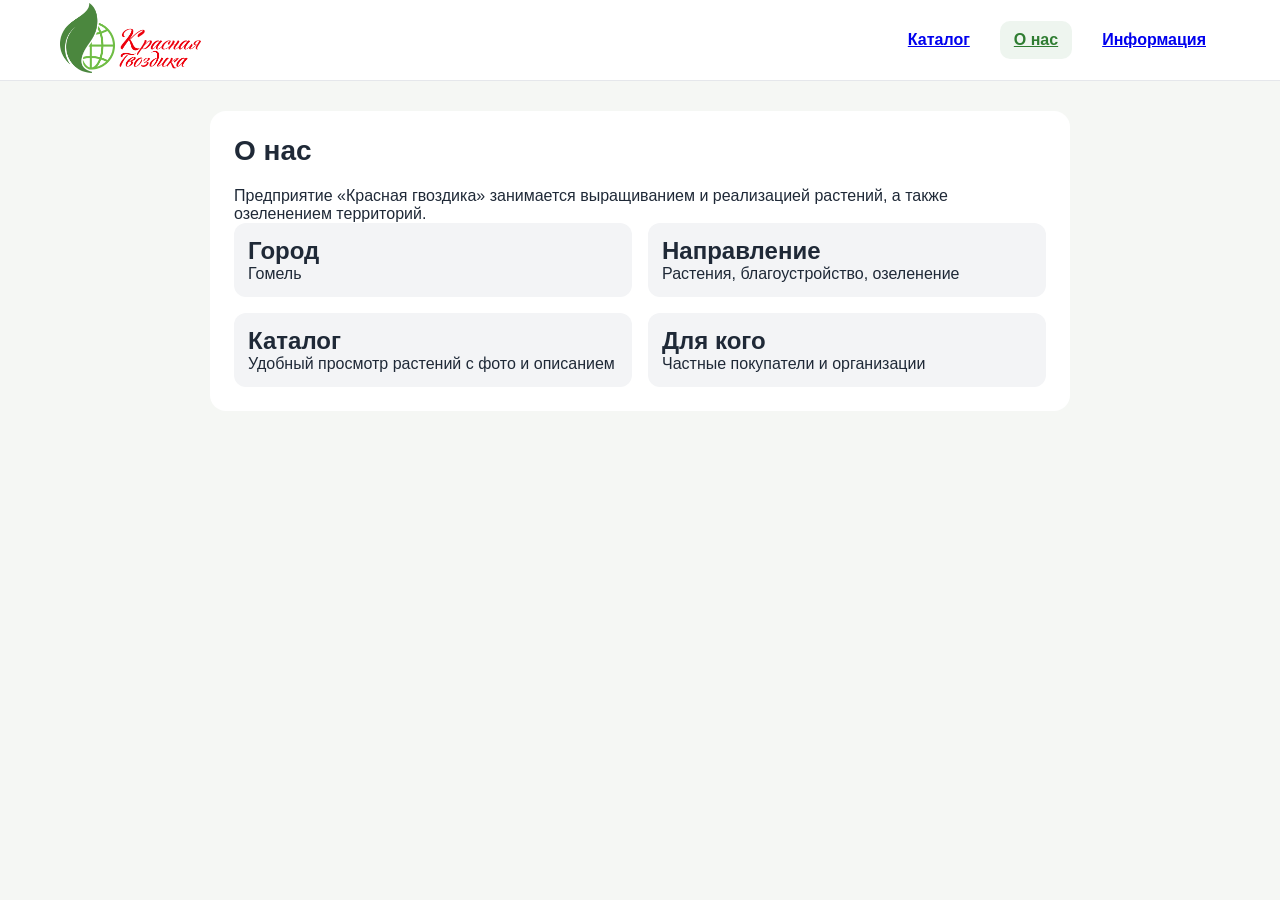
==== about.html @ 11896c2b "Обновлен дизайн: логотип, хедер, мобильное меню" ====
<!DOCTYPE html>
<html lang="ru">
<head>
  <meta charset="UTF-8">
  <meta name="viewport" content="width=device-width, initial-scale=1.0">
  <title>О нас — Красная гвоздика</title>
  <link rel="stylesheet" href="style.css">
</head>
<body>

<header class="site-header">
  <div class="container header-inner">

    <a href="index.html" class="logo-link">
      <img src="images/logo.png" class="logo-image">
    </a>

    <button id="menu-toggle" class="menu-toggle">
      <span></span><span></span><span></span>
    </button>

    <nav id="main-nav" class="main-nav">
      <a href="index.html" class="nav-link">Каталог</a>
      <a href="about.html" class="nav-link active">О нас</a>
      <a href="info.html" class="nav-link">Информация</a>
    </nav>

  </div>
</header>

<main class="page">
  <div class="container page-wrap">
    <div class="page-card">

      <h1 class="page-title">О нас</h1>

      <p>
        Предприятие «Красная гвоздика» занимается выращиванием и реализацией растений,
        а также озеленением территорий.
      </p>

      <div class="info-grid">
        <div class="info-item">
          <h2>Город</h2>
          <p>Гомель</p>
        </div>

        <div class="info-item">
          <h2>Направление</h2>
          <p>Растения, благоустройство, озеленение</p>
        </div>

        <div class="info-item">
          <h2>Каталог</h2>
          <p>Удобный просмотр растений с фото и описанием</p>
        </div>

        <div class="info-item">
          <h2>Для кого</h2>
          <p>Частные покупатели и организации</p>
        </div>
      </div>

    </div>
  </div>
</main>

<script src="script.js"></script>
</body>
</html>
---- style.css ----
* {
  margin: 0;
  padding: 0;
  box-sizing: border-box;
  font-family: sans-serif;
}

body {
  background: #f5f7f4;
  color: #1f2937;
}

.container {
  max-width: 1200px;
  margin: 0 auto;
  padding: 0 20px;
}

/* HEADER */
.site-header {
  background: #ffffff;
  border-bottom: 1px solid #e5e7eb;
  position: sticky;
  top: 0;
  z-index: 1000;
}

.header-inner {
  display: flex;
  align-items: center;
  justify-content: space-between;
  min-height: 80px;
}

.logo-image {
  height: 70px;
}

/* NAV */
.main-nav {
  display: flex;
  gap: 16px;
}

.nav-link {
  padding: 10px 14px;
  font-weight: 600;
  border-radius: 10px;
}

.nav-link.active,
.nav-link:hover {
  color: #2f7d32;
  background: rgba(47,125,50,0.08);
}

/* BURGER */
.menu-toggle {
  display: none;
  flex-direction: column;
  gap: 4px;
}

.menu-toggle span {
  width: 22px;
  height: 2px;
  background: black;
}

/* HERO */
.hero {
  text-align: center;
  padding: 30px 0;
  background: linear-gradient(#f7faf7, #eef5ee);
}

.hero h1 {
  font-size: 36px;
}

.hero p {
  color: #6b7280;
}

/* FILTERS */
.filters {
  display: flex;
  gap: 10px;
  padding: 16px 0;
  flex-wrap: wrap;
  justify-content: center;
}

/* CATALOG */
.catalog {
  display: grid;
  grid-template-columns: repeat(auto-fit, minmax(220px, 1fr));
  gap: 20px;
}

/* CARD */
.card {
  background: white;
  border-radius: 14px;
  overflow: hidden;
  cursor: pointer;
}

/* MODAL */
.modal {
  display: none;
}

.modal.open {
  display: flex;
}

/* PAGES */
.page {
  padding: 30px 0;
}

.page-wrap {
  max-width: 900px;
  margin: auto;
}

.page-card {
  background: white;
  padding: 24px;
  border-radius: 16px;
}

.page-title {
  font-size: 28px;
  margin-bottom: 20px;
}

.info-grid {
  display: grid;
  grid-template-columns: 1fr 1fr;
  gap: 16px;
}

.info-item {
  background: #f3f4f6;
  padding: 14px;
  border-radius: 12px;
}

/* MOBILE */
@media (max-width: 768px) {
  .menu-toggle {
    display: flex;
  }

  .main-nav {
    display: none;
    flex-direction: column;
    position: absolute;
    background: white;
    top: 80px;
    left: 0;
    right: 0;
  }

  .main-nav.open {
    display: flex;
  }

  .info-grid {
    grid-template-columns: 1fr;
  }
}
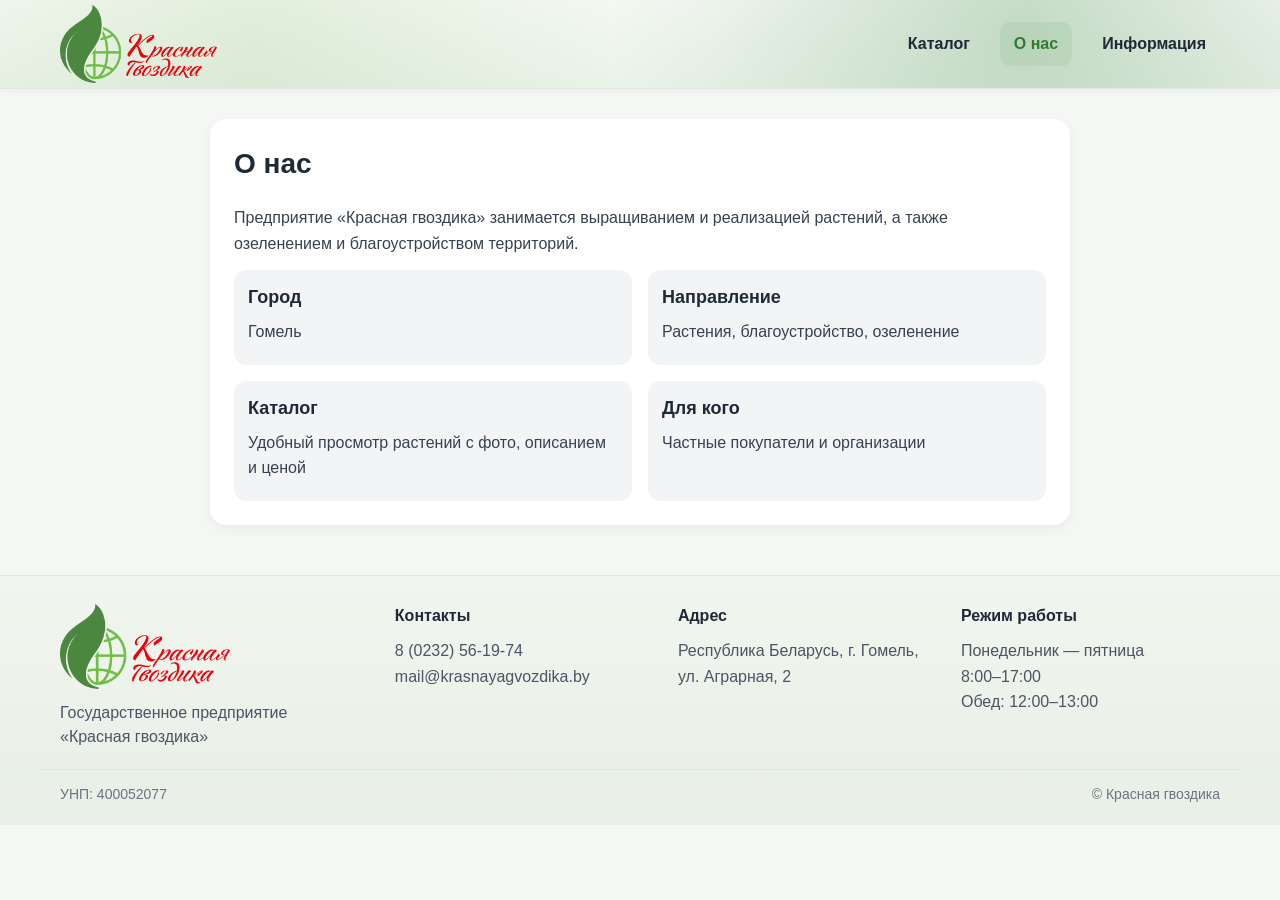
==== commit 25515026: "Добавлен футер на все страницы" ====
--- a/about.html
+++ b/about.html
@@ -8,63 +8,104 @@
 </head>
 <body>
 
-<header class="site-header">
-  <div class="container header-inner">
+  <header class="site-header">
+    <div class="container header-inner">
 
-    <a href="index.html" class="logo-link">
-      <img src="images/logo.png" class="logo-image">
-    </a>
+      <a href="index.html" class="logo-link" aria-label="На главную">
+        <img src="images/logo.png" alt="Красная гвоздика" class="logo-image">
+      </a>
 
-    <button id="menu-toggle" class="menu-toggle">
-      <span></span><span></span><span></span>
-    </button>
+      <button
+        id="menu-toggle"
+        class="menu-toggle"
+        type="button"
+        aria-label="Открыть меню"
+        aria-expanded="false"
+        aria-controls="main-nav"
+      >
+        <span></span>
+        <span></span>
+        <span></span>
+      </button>
 
-    <nav id="main-nav" class="main-nav">
-      <a href="index.html" class="nav-link">Каталог</a>
-      <a href="about.html" class="nav-link active">О нас</a>
-      <a href="info.html" class="nav-link">Информация</a>
-    </nav>
+      <nav id="main-nav" class="main-nav">
+        <a href="index.html" class="nav-link">Каталог</a>
+        <a href="about.html" class="nav-link active">О нас</a>
+        <a href="info.html" class="nav-link">Информация</a>
+      </nav>
 
-  </div>
-</header>
+    </div>
+  </header>
 
-<main class="page">
-  <div class="container page-wrap">
-    <div class="page-card">
+  <main class="page">
+    <div class="container page-wrap">
+      <div class="page-card">
+        <h1 class="page-title">О нас</h1>
 
-      <h1 class="page-title">О нас</h1>
+        <p>
+          Предприятие «Красная гвоздика» занимается выращиванием и реализацией растений,
+          а также озеленением и благоустройством территорий.
+        </p>
 
-      <p>
-        Предприятие «Красная гвоздика» занимается выращиванием и реализацией растений,
-        а также озеленением территорий.
-      </p>
+        <div class="info-grid">
+          <div class="info-item">
+            <h2>Город</h2>
+            <p>Гомель</p>
+          </div>
 
-      <div class="info-grid">
-        <div class="info-item">
-          <h2>Город</h2>
-          <p>Гомель</p>
-        </div>
+          <div class="info-item">
+            <h2>Направление</h2>
+            <p>Растения, благоустройство, озеленение</p>
+          </div>
 
-        <div class="info-item">
-          <h2>Направление</h2>
-          <p>Растения, благоустройство, озеленение</p>
-        </div>
+          <div class="info-item">
+            <h2>Каталог</h2>
+            <p>Удобный просмотр растений с фото, описанием и ценой</p>
+          </div>
 
-        <div class="info-item">
-          <h2>Каталог</h2>
-          <p>Удобный просмотр растений с фото и описанием</p>
-        </div>
-
-        <div class="info-item">
-          <h2>Для кого</h2>
-          <p>Частные покупатели и организации</p>
+          <div class="info-item">
+            <h2>Для кого</h2>
+            <p>Частные покупатели и организации</p>
+          </div>
         </div>
       </div>
+    </div>
+  </main>
 
+  <footer class="site-footer">
+    <div class="container footer-grid">
+      <div class="footer-brand">
+        <img src="images/logo.png" alt="Красная гвоздика" class="footer-logo">
+        <p class="footer-text">
+          Государственное предприятие «Красная гвоздика»
+        </p>
+      </div>
+
+      <div class="footer-col">
+        <h3>Контакты</h3>
+        <p><a href="tel:+375232561974">8 (0232) 56-19-74</a></p>
+        <p><a href="mailto:mail@krasnayagvozdika.by">mail@krasnayagvozdika.by</a></p>
+      </div>
+
+      <div class="footer-col">
+        <h3>Адрес</h3>
+        <p>Республика Беларусь, г. Гомель, ул. Аграрная, 2</p>
+      </div>
+
+      <div class="footer-col">
+        <h3>Режим работы</h3>
+        <p>Понедельник — пятница</p>
+        <p>8:00–17:00</p>
+        <p>Обед: 12:00–13:00</p>
+      </div>
     </div>
-  </div>
-</main>
 
-<script src="script.js"></script>
+    <div class="container footer-bottom">
+      <p>УНП: 400052077</p>
+      <p>© Красная гвоздика</p>
+    </div>
+  </footer>
+
+  <script src="script.js"></script>
 </body>
 </html>
--- a/style.css
+++ b/style.css
@@ -5,9 +5,31 @@
   font-family: sans-serif;
 }
 
+html {
+  scroll-behavior: smooth;
+}
+
 body {
   background: #f5f7f4;
   color: #1f2937;
+  line-height: 1.5;
+}
+
+img {
+  max-width: 100%;
+  display: block;
+}
+
+a {
+  color: inherit;
+  text-decoration: none;
+}
+
+button {
+  font: inherit;
+  border: none;
+  background: none;
+  cursor: pointer;
 }
 
 .container {
@@ -18,77 +40,128 @@
 
 /* HEADER */
 .site-header {
-  background: #ffffff;
-  border-bottom: 1px solid #e5e7eb;
   position: sticky;
   top: 0;
   z-index: 1000;
+  background:
+    radial-gradient(circle at 80% 20%, rgba(47, 125, 50, 0.25), transparent 40%),
+    radial-gradient(circle at 20% 50%, rgba(120, 180, 90, 0.18), transparent 45%),
+    linear-gradient(180deg, #f9fbf8 0%, #eef5ee 100%);
+  border-bottom: 1px solid #dfe5df;
+  box-shadow: 0 2px 8px rgba(47, 125, 50, 0.06);
 }
 
 .header-inner {
   display: flex;
   align-items: center;
   justify-content: space-between;
-  min-height: 80px;
+  min-height: 88px;
+  gap: 20px;
+  position: relative;
+}
+
+.logo-link {
+  display: inline-flex;
+  align-items: center;
 }
 
 .logo-image {
-  height: 70px;
+  height: 78px;
+  width: auto;
+  object-fit: contain;
 }
 
 /* NAV */
 .main-nav {
   display: flex;
+  align-items: center;
   gap: 16px;
 }
 
 .nav-link {
   padding: 10px 14px;
-  font-weight: 600;
+  font-weight: 700;
   border-radius: 10px;
+  transition: 0.2s ease;
 }
 
 .nav-link.active,
 .nav-link:hover {
   color: #2f7d32;
-  background: rgba(47,125,50,0.08);
+  background: rgba(47, 125, 50, 0.08);
 }
 
 /* BURGER */
 .menu-toggle {
   display: none;
+  width: 42px;
+  height: 42px;
   flex-direction: column;
+  justify-content: center;
+  align-items: center;
   gap: 4px;
+  border-radius: 10px;
+  background: #ffffff;
+  border: 1px solid #d1d5db;
 }
 
 .menu-toggle span {
   width: 22px;
   height: 2px;
-  background: black;
+  background: #111827;
+  display: block;
+  border-radius: 2px;
 }
 
 /* HERO */
 .hero {
+  background:
+    radial-gradient(circle at top left, rgba(47, 125, 50, 0.10), transparent 35%),
+    radial-gradient(circle at top right, rgba(120, 180, 90, 0.08), transparent 30%),
+    linear-gradient(180deg, #f8faf8 0%, #eef5ee 100%);
+  border-bottom: 1px solid #e5e7eb;
+}
+
+.hero-box {
   text-align: center;
-  padding: 30px 0;
-  background: linear-gradient(#f7faf7, #eef5ee);
+  padding: 18px 20px 16px;
 }
 
 .hero h1 {
-  font-size: 36px;
+  font-size: 30px;
+  line-height: 1.1;
+  margin-bottom: 6px;
 }
 
 .hero p {
   color: #6b7280;
+  font-size: 15px;
 }
 
 /* FILTERS */
 .filters {
   display: flex;
   gap: 10px;
-  padding: 16px 0;
+  padding: 18px 20px 0;
   flex-wrap: wrap;
   justify-content: center;
+}
+
+.filters button {
+  padding: 8px 14px;
+  border-radius: 20px;
+  background: #e5e7eb;
+  color: #1f2937;
+  transition: 0.2s ease;
+}
+
+.filters button:hover {
+  background: #d1d5db;
+}
+
+.filters button.active {
+  background: #2f7d32;
+  color: #ffffff;
 }
 
 /* CATALOG */
@@ -96,28 +169,150 @@
   display: grid;
   grid-template-columns: repeat(auto-fit, minmax(220px, 1fr));
   gap: 20px;
+  padding: 24px 20px 40px;
 }
 
 /* CARD */
 .card {
-  background: white;
+  background: #ffffff;
   border-radius: 14px;
   overflow: hidden;
+  box-shadow: 0 4px 12px rgba(0, 0, 0, 0.06);
+  display: flex;
+  flex-direction: column;
+  transition: all 0.25s ease;
   cursor: pointer;
+}
+
+.card:hover {
+  transform: translateY(-6px);
+  box-shadow: 0 12px 28px rgba(0, 0, 0, 0.12);
+}
+
+.card img {
+  width: 100%;
+  height: 300px;
+  object-fit: cover;
+  transition: transform 0.35s ease;
+}
+
+.card:hover img {
+  transform: scale(1.05);
+}
+
+.card-content {
+  padding: 14px;
+  display: flex;
+  flex-direction: column;
+  gap: 8px;
+}
+
+.card h3 {
+  font-size: 18px;
+  line-height: 1.3;
+}
+
+.meta {
+  font-size: 13px;
+  color: #6b7280;
+}
+
+.price {
+  font-size: 18px;
+  font-weight: 700;
+}
+
+.empty {
+  text-align: center;
+  color: #6b7280;
+  padding: 40px 20px;
+  grid-column: 1 / -1;
 }
 
 /* MODAL */
 .modal {
   display: none;
+  position: fixed;
+  inset: 0;
+  z-index: 1200;
+  background: rgba(0, 0, 0, 0.55);
+  padding: 20px;
 }
 
 .modal.open {
   display: flex;
+  align-items: center;
+  justify-content: center;
+}
+
+.modal-content {
+  background: #ffffff;
+  width: 100%;
+  max-width: 640px;
+  border-radius: 18px;
+  padding: 20px;
+  position: relative;
+  max-height: 90vh;
+  overflow-y: auto;
+  box-shadow: 0 18px 40px rgba(0, 0, 0, 0.18);
+}
+
+.modal-close {
+  position: absolute;
+  top: 12px;
+  right: 12px;
+  background: #f3f4f6;
+  width: 36px;
+  height: 36px;
+  border-radius: 50%;
+  font-size: 24px;
+  line-height: 1;
+}
+
+.modal-close:hover {
+  background: #e5e7eb;
+}
+
+.modal-image {
+  width: 100%;
+  max-height: 420px;
+  object-fit: cover;
+  border-radius: 14px;
+  margin-bottom: 18px;
+}
+
+.modal-title {
+  font-size: 28px;
+  margin-bottom: 10px;
+}
+
+.modal-meta {
+  color: #6b7280;
+  margin-bottom: 14px;
+  font-size: 14px;
+}
+
+.modal-price {
+  font-size: 22px;
+  font-weight: 700;
+  margin-bottom: 10px;
+}
+
+.modal-size {
+  font-size: 15px;
+  color: #374151;
+  margin-bottom: 10px;
+}
+
+.modal-description {
+  font-size: 15px;
+  line-height: 1.5;
+  color: #4b5563;
 }
 
 /* PAGES */
 .page {
-  padding: 30px 0;
+  padding: 30px 0 40px;
 }
 
 .page-wrap {
@@ -126,14 +321,21 @@
 }
 
 .page-card {
-  background: white;
+  background: #ffffff;
   padding: 24px;
   border-radius: 16px;
+  box-shadow: 0 4px 12px rgba(0, 0, 0, 0.05);
 }
 
 .page-title {
   font-size: 28px;
   margin-bottom: 20px;
+}
+
+.page-card p {
+  color: #374151;
+  line-height: 1.6;
+  margin-bottom: 14px;
 }
 
 .info-grid {
@@ -148,7 +350,80 @@
   border-radius: 12px;
 }
 
+.info-item h2 {
+  font-size: 18px;
+  margin-bottom: 8px;
+}
+
+.info-item p {
+  margin-bottom: 6px;
+}
+
+/* FOOTER */
+.site-footer {
+  background:
+    linear-gradient(180deg, #f1f5ef 0%, #e8efe6 100%);
+  border-top: 1px solid #dbe5d8;
+  margin-top: 10px;
+}
+
+.footer-grid {
+  display: grid;
+  grid-template-columns: 1.2fr 1fr 1fr 1fr;
+  gap: 24px;
+  padding: 28px 20px 20px;
+}
+
+.footer-brand {
+  display: flex;
+  flex-direction: column;
+  gap: 12px;
+}
+
+.footer-logo {
+  width: 170px;
+  height: auto;
+  object-fit: contain;
+}
+
+.footer-text {
+  color: #4b5563;
+  max-width: 280px;
+}
+
+.footer-col h3 {
+  font-size: 16px;
+  margin-bottom: 10px;
+  color: #1f2937;
+}
+
+.footer-col p,
+.footer-col a {
+  color: #4b5563;
+  line-height: 1.6;
+}
+
+.footer-col a:hover {
+  color: #2f7d32;
+}
+
+.footer-bottom {
+  display: flex;
+  justify-content: space-between;
+  gap: 16px;
+  padding: 14px 20px 20px;
+  border-top: 1px solid #dbe5d8;
+  color: #6b7280;
+  font-size: 14px;
+}
+
 /* MOBILE */
+@media (max-width: 900px) {
+  .footer-grid {
+    grid-template-columns: 1fr 1fr;
+  }
+}
+
 @media (max-width: 768px) {
   .menu-toggle {
     display: flex;
@@ -158,17 +433,117 @@
     display: none;
     flex-direction: column;
     position: absolute;
-    background: white;
-    top: 80px;
+    background: #ffffff;
+    top: calc(100% + 1px);
     left: 0;
     right: 0;
+    padding: 8px 0;
+    border-bottom: 1px solid #e5e7eb;
+    box-shadow: 0 10px 24px rgba(0, 0, 0, 0.08);
   }
 
   .main-nav.open {
     display: flex;
   }
 
+  .nav-link {
+    border-radius: 0;
+    padding: 14px 20px;
+  }
+
   .info-grid {
     grid-template-columns: 1fr;
   }
+}
+
+@media (max-width: 640px) {
+  .container {
+    padding: 0 12px;
+  }
+
+  .header-inner {
+    min-height: 74px;
+  }
+
+  .logo-image {
+    height: 58px;
+  }
+
+  .hero-box {
+    padding: 16px 10px 14px;
+  }
+
+  .hero h1 {
+    font-size: 26px;
+  }
+
+  .hero p {
+    font-size: 14px;
+  }
+
+  .filters {
+    padding: 14px 12px 0;
+    justify-content: flex-start;
+    flex-wrap: nowrap;
+    overflow-x: auto;
+  }
+
+  .filters button {
+    white-space: nowrap;
+    flex: 0 0 auto;
+  }
+
+  .catalog {
+    grid-template-columns: 1fr;
+    gap: 16px;
+    padding: 20px 12px 28px;
+  }
+
+  .card img {
+    height: 240px;
+  }
+
+  .modal {
+    padding: 12px;
+  }
+
+  .modal-content {
+    padding: 16px;
+    border-radius: 14px;
+  }
+
+  .modal-title {
+    font-size: 22px;
+  }
+
+  .modal-image {
+    max-height: 320px;
+  }
+
+  .page {
+    padding: 22px 0 32px;
+  }
+
+  .page-card {
+    padding: 16px;
+  }
+
+  .page-title {
+    font-size: 24px;
+  }
+
+  .footer-grid {
+    grid-template-columns: 1fr;
+    gap: 18px;
+    padding: 24px 12px 18px;
+  }
+
+  .footer-bottom {
+    flex-direction: column;
+    padding: 12px 12px 18px;
+  }
+
+  .footer-logo {
+    width: 150px;
+  }
 }
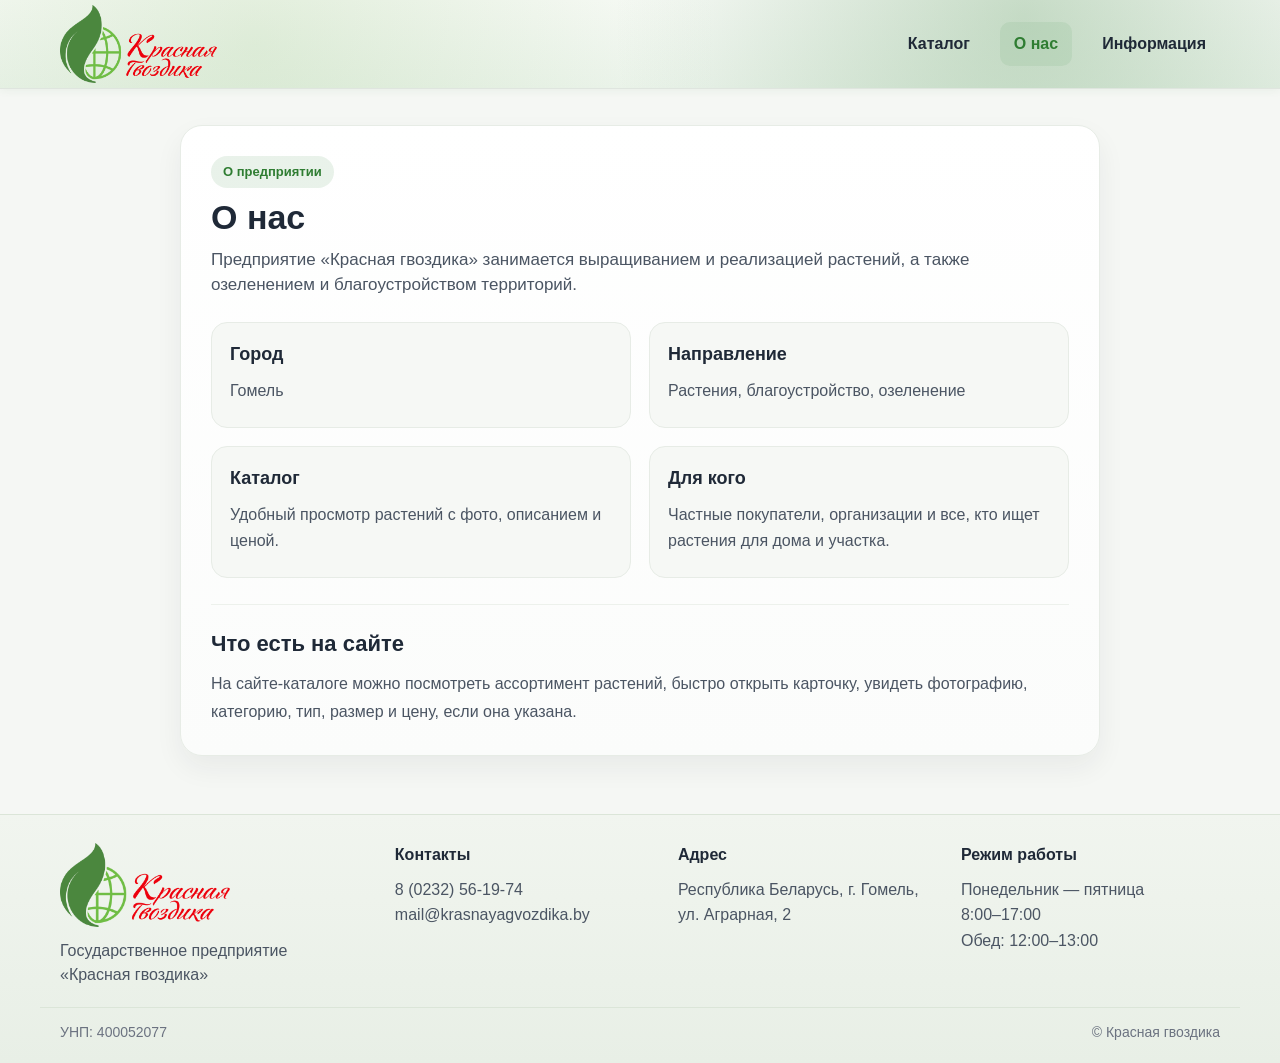
==== commit 3b126ffc: "Исправлены стили страниц О нас и Информация" ====
--- a/about.html
+++ b/about.html
@@ -10,7 +10,6 @@
 
   <header class="site-header">
     <div class="container header-inner">
-
       <a href="index.html" class="logo-link" aria-label="На главную">
         <img src="images/logo.png" alt="Красная гвоздика" class="logo-image">
       </a>
@@ -33,42 +32,51 @@
         <a href="about.html" class="nav-link active">О нас</a>
         <a href="info.html" class="nav-link">Информация</a>
       </nav>
-
     </div>
   </header>
 
   <main class="page">
     <div class="container page-wrap">
-      <div class="page-card">
-        <h1 class="page-title">О нас</h1>
-
-        <p>
-          Предприятие «Красная гвоздика» занимается выращиванием и реализацией растений,
-          а также озеленением и благоустройством территорий.
-        </p>
+      <section class="page-card">
+        <div class="page-intro">
+          <span class="page-kicker">О предприятии</span>
+          <h1 class="page-title">О нас</h1>
+          <p class="page-lead">
+            Предприятие «Красная гвоздика» занимается выращиванием и реализацией растений,
+            а также озеленением и благоустройством территорий.
+          </p>
+        </div>
 
         <div class="info-grid">
-          <div class="info-item">
+          <article class="info-item">
             <h2>Город</h2>
             <p>Гомель</p>
-          </div>
+          </article>
 
-          <div class="info-item">
+          <article class="info-item">
             <h2>Направление</h2>
             <p>Растения, благоустройство, озеленение</p>
-          </div>
+          </article>
 
-          <div class="info-item">
+          <article class="info-item">
             <h2>Каталог</h2>
-            <p>Удобный просмотр растений с фото, описанием и ценой</p>
-          </div>
+            <p>Удобный просмотр растений с фото, описанием и ценой.</p>
+          </article>
 
-          <div class="info-item">
+          <article class="info-item">
             <h2>Для кого</h2>
-            <p>Частные покупатели и организации</p>
-          </div>
+            <p>Частные покупатели, организации и все, кто ищет растения для дома и участка.</p>
+          </article>
         </div>
-      </div>
+
+        <div class="content-block">
+          <h2>Что есть на сайте</h2>
+          <p>
+            На сайте-каталоге можно посмотреть ассортимент растений, быстро открыть карточку,
+            увидеть фотографию, категорию, тип, размер и цену, если она указана.
+          </p>
+        </div>
+      </section>
     </div>
   </main>
 
@@ -76,9 +84,7 @@
     <div class="container footer-grid">
       <div class="footer-brand">
         <img src="images/logo.png" alt="Красная гвоздика" class="footer-logo">
-        <p class="footer-text">
-          Государственное предприятие «Красная гвоздика»
-        </p>
+        <p class="footer-text">Государственное предприятие «Красная гвоздика»</p>
       </div>
 
       <div class="footer-col">
--- a/style.css
+++ b/style.css
@@ -82,7 +82,11 @@
   padding: 10px 14px;
   font-weight: 700;
   border-radius: 10px;
-  transition: 0.2s ease;
+  transition: color 0.22s ease, background 0.22s ease, transform 0.22s ease;
+}
+
+.nav-link:hover {
+  transform: translateY(-1px);
 }
 
 .nav-link.active,
@@ -129,7 +133,6 @@
 
 .hero h1 {
   font-size: 30px;
-  line-height: 1.1;
   margin-bottom: 6px;
 }
 
@@ -152,16 +155,19 @@
   border-radius: 20px;
   background: #e5e7eb;
   color: #1f2937;
-  transition: 0.2s ease;
+  transition: background 0.22s ease, color 0.22s ease, transform 0.22s ease, box-shadow 0.22s ease;
 }
 
 .filters button:hover {
   background: #d1d5db;
+  transform: translateY(-1px);
+  box-shadow: 0 6px 14px rgba(0, 0, 0, 0.08);
 }
 
 .filters button.active {
   background: #2f7d32;
   color: #ffffff;
+  box-shadow: 0 8px 16px rgba(47, 125, 50, 0.18);
 }
 
 /* CATALOG */
@@ -180,24 +186,26 @@
   box-shadow: 0 4px 12px rgba(0, 0, 0, 0.06);
   display: flex;
   flex-direction: column;
-  transition: all 0.25s ease;
   cursor: pointer;
+  border: 1px solid transparent;
+  transition: transform 0.28s ease, box-shadow 0.28s ease, border-color 0.28s ease;
 }
 
 .card:hover {
-  transform: translateY(-6px);
-  box-shadow: 0 12px 28px rgba(0, 0, 0, 0.12);
+  transform: translateY(-7px);
+  box-shadow: 0 16px 30px rgba(0, 0, 0, 0.12);
+  border-color: rgba(47, 125, 50, 0.14);
 }
 
 .card img {
   width: 100%;
   height: 300px;
   object-fit: cover;
-  transition: transform 0.35s ease;
+  transition: transform 0.45s ease;
 }
 
 .card:hover img {
-  transform: scale(1.05);
+  transform: scale(1.06);
 }
 
 .card-content {
@@ -210,6 +218,11 @@
 .card h3 {
   font-size: 18px;
   line-height: 1.3;
+  transition: color 0.25s ease;
+}
+
+.card:hover h3 {
+  color: #1c5f26;
 }
 
 .meta {
@@ -267,10 +280,12 @@
   border-radius: 50%;
   font-size: 24px;
   line-height: 1;
+  transition: background 0.2s ease, transform 0.2s ease;
 }
 
 .modal-close:hover {
   background: #e5e7eb;
+  transform: rotate(90deg);
 }
 
 .modal-image {
@@ -310,59 +325,106 @@
   color: #4b5563;
 }
 
-/* PAGES */
+/* INNER PAGES */
 .page {
-  padding: 30px 0 40px;
+  padding: 36px 0 48px;
 }
 
 .page-wrap {
-  max-width: 900px;
-  margin: auto;
+  max-width: 960px;
+  margin: 0 auto;
 }
 
 .page-card {
-  background: #ffffff;
-  padding: 24px;
-  border-radius: 16px;
-  box-shadow: 0 4px 12px rgba(0, 0, 0, 0.05);
+  background: linear-gradient(180deg, #ffffff 0%, #fbfcfb 100%);
+  padding: 30px;
+  border-radius: 22px;
+  border: 1px solid #e7ece6;
+  box-shadow: 0 12px 28px rgba(31, 41, 55, 0.06);
+}
+
+.page-intro {
+  margin-bottom: 24px;
+}
+
+.page-kicker {
+  display: inline-block;
+  margin-bottom: 10px;
+  padding: 6px 12px;
+  border-radius: 999px;
+  background: rgba(47, 125, 50, 0.10);
+  color: #2f7d32;
+  font-size: 13px;
+  font-weight: 700;
 }
 
 .page-title {
-  font-size: 28px;
-  margin-bottom: 20px;
-}
-
-.page-card p {
-  color: #374151;
-  line-height: 1.6;
-  margin-bottom: 14px;
+  font-size: 34px;
+  line-height: 1.15;
+  margin-bottom: 10px;
+}
+
+.page-lead {
+  font-size: 17px;
+  color: #4b5563;
+  max-width: 760px;
+}
+
+.content-block {
+  margin-top: 26px;
+  padding-top: 22px;
+  border-top: 1px solid #edf1ec;
+}
+
+.content-block h2 {
+  font-size: 22px;
+  margin-bottom: 10px;
+}
+
+.content-block p {
+  color: #4b5563;
+  line-height: 1.7;
 }
 
 .info-grid {
   display: grid;
-  grid-template-columns: 1fr 1fr;
-  gap: 16px;
+  grid-template-columns: repeat(2, minmax(0, 1fr));
+  gap: 18px;
 }
 
 .info-item {
-  background: #f3f4f6;
-  padding: 14px;
-  border-radius: 12px;
+  background: #f6f8f5;
+  padding: 18px;
+  border-radius: 16px;
+  border: 1px solid #e7ece6;
+  transition: transform 0.22s ease, box-shadow 0.22s ease, border-color 0.22s ease;
+}
+
+.info-item:hover {
+  transform: translateY(-3px);
+  box-shadow: 0 10px 18px rgba(0, 0, 0, 0.06);
+  border-color: rgba(47, 125, 50, 0.18);
 }
 
 .info-item h2 {
   font-size: 18px;
-  margin-bottom: 8px;
+  margin-bottom: 10px;
+  color: #1f2937;
 }
 
 .info-item p {
   margin-bottom: 6px;
+  color: #4b5563;
+  line-height: 1.6;
+}
+
+.info-item a:hover {
+  color: #2f7d32;
 }
 
 /* FOOTER */
 .site-footer {
-  background:
-    linear-gradient(180deg, #f1f5ef 0%, #e8efe6 100%);
+  background: linear-gradient(180deg, #f1f5ef 0%, #e8efe6 100%);
   border-top: 1px solid #dbe5d8;
   margin-top: 10px;
 }
@@ -525,11 +587,20 @@
   }
 
   .page-card {
-    padding: 16px;
+    padding: 18px;
+    border-radius: 18px;
   }
 
   .page-title {
-    font-size: 24px;
+    font-size: 26px;
+  }
+
+  .page-lead {
+    font-size: 15px;
+  }
+
+  .content-block h2 {
+    font-size: 20px;
   }
 
   .footer-grid {
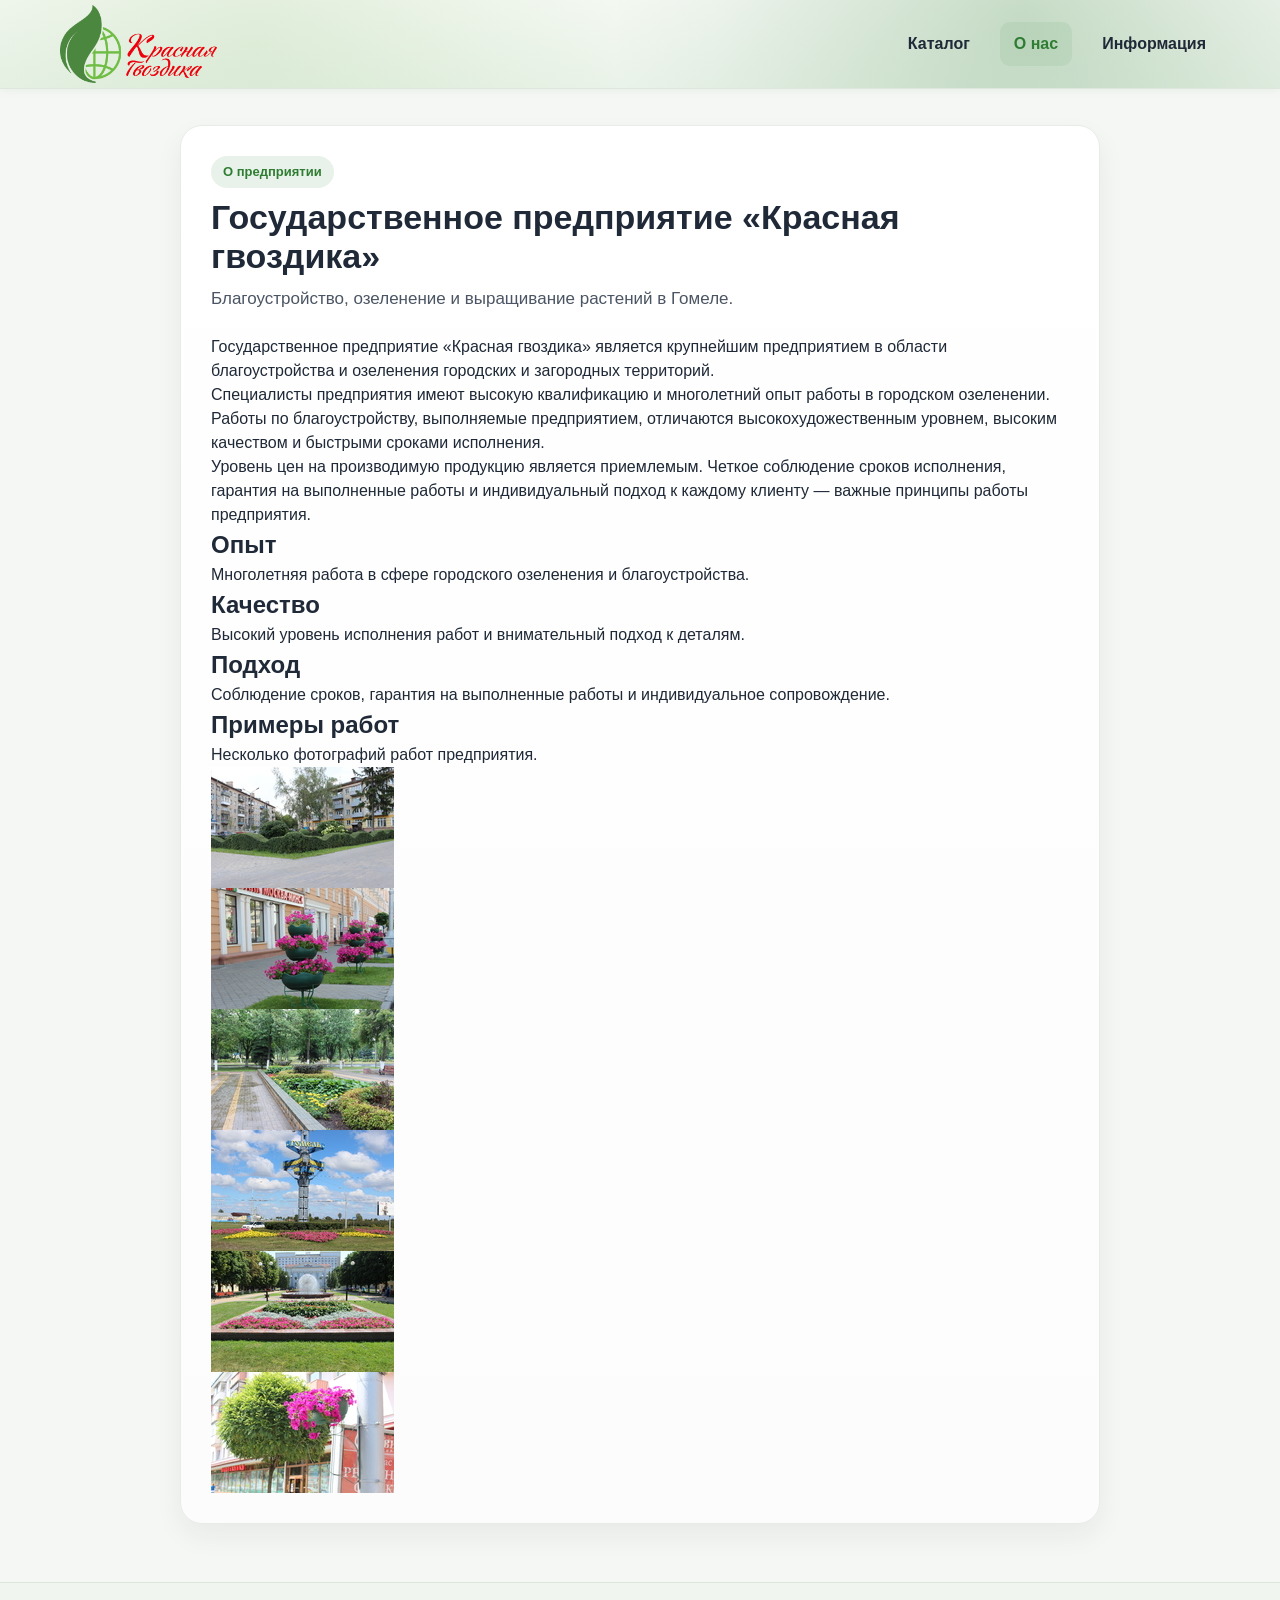
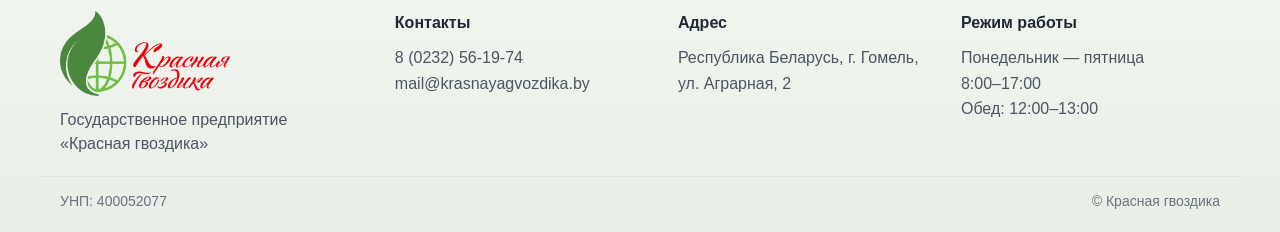
==== commit e0ab26dd: "Обновлена страница О нас и добавлена лента работ" ====
--- a/about.html
+++ b/about.html
@@ -37,44 +37,86 @@
 
   <main class="page">
     <div class="container page-wrap">
-      <section class="page-card">
+      <section class="page-card about-page">
         <div class="page-intro">
           <span class="page-kicker">О предприятии</span>
-          <h1 class="page-title">О нас</h1>
+          <h1 class="page-title">Государственное предприятие «Красная гвоздика»</h1>
           <p class="page-lead">
-            Предприятие «Красная гвоздика» занимается выращиванием и реализацией растений,
-            а также озеленением и благоустройством территорий.
+            Благоустройство, озеленение и выращивание растений в Гомеле.
           </p>
         </div>
 
-        <div class="info-grid">
-          <article class="info-item">
-            <h2>Город</h2>
-            <p>Гомель</p>
+        <div class="about-text">
+          <p>
+            Государственное предприятие «Красная гвоздика» является крупнейшим предприятием
+            в области благоустройства и озеленения городских и загородных территорий.
+          </p>
+
+          <p>
+            Специалисты предприятия имеют высокую квалификацию и многолетний опыт работы
+            в городском озеленении.
+          </p>
+
+          <p>
+            Работы по благоустройству, выполняемые предприятием, отличаются
+            высокохудожественным уровнем, высоким качеством и быстрыми сроками исполнения.
+          </p>
+
+          <p>
+            Уровень цен на производимую продукцию является приемлемым.
+            Четкое соблюдение сроков исполнения, гарантия на выполненные работы
+            и индивидуальный подход к каждому клиенту — важные принципы работы предприятия.
+          </p>
+        </div>
+
+        <div class="about-features">
+          <article class="feature-card">
+            <h2>Опыт</h2>
+            <p>Многолетняя работа в сфере городского озеленения и благоустройства.</p>
           </article>
 
-          <article class="info-item">
-            <h2>Направление</h2>
-            <p>Растения, благоустройство, озеленение</p>
+          <article class="feature-card">
+            <h2>Качество</h2>
+            <p>Высокий уровень исполнения работ и внимательный подход к деталям.</p>
           </article>
 
-          <article class="info-item">
-            <h2>Каталог</h2>
-            <p>Удобный просмотр растений с фото, описанием и ценой.</p>
-          </article>
-
-          <article class="info-item">
-            <h2>Для кого</h2>
-            <p>Частные покупатели, организации и все, кто ищет растения для дома и участка.</p>
+          <article class="feature-card">
+            <h2>Подход</h2>
+            <p>Соблюдение сроков, гарантия на выполненные работы и индивидуальное сопровождение.</p>
           </article>
         </div>
 
-        <div class="content-block">
-          <h2>Что есть на сайте</h2>
-          <p>
-            На сайте-каталоге можно посмотреть ассортимент растений, быстро открыть карточку,
-            увидеть фотографию, категорию, тип, размер и цену, если она указана.
-          </p>
+        <div class="works-section">
+          <div class="section-head">
+            <h2>Примеры работ</h2>
+            <p>Несколько фотографий работ предприятия.</p>
+          </div>
+
+          <div class="works-row">
+            <figure class="work-thumb">
+              <img src="images/about/work-1.jpg" alt="Пример работы 1">
+            </figure>
+
+            <figure class="work-thumb">
+              <img src="images/about/work-2.jpg" alt="Пример работы 2">
+            </figure>
+
+            <figure class="work-thumb">
+              <img src="images/about/work-3.jpg" alt="Пример работы 3">
+            </figure>
+
+            <figure class="work-thumb">
+              <img src="images/about/work-4.jpg" alt="Пример работы 4">
+            </figure>
+
+            <figure class="work-thumb">
+              <img src="images/about/work-5.jpg" alt="Пример работы 5">
+            </figure>
+
+            <figure class="work-thumb">
+              <img src="images/about/work-6.jpg" alt="Пример работы 6">
+            </figure>
+          </div>
         </div>
       </section>
     </div>
--- a/style.css
+++ b/style.css
@@ -617,4 +617,111 @@
   .footer-logo {
     width: 150px;
   }
+
+  /* ABOUT PAGE */
+.about-page {
+  overflow: hidden;
+}
+
+.about-text {
+  max-width: 820px;
+  margin-bottom: 28px;
+}
+
+.about-text p {
+  font-size: 16px;
+  line-height: 1.75;
+  color: #4b5563;
+  margin-bottom: 16px;
+}
+
+.about-features {
+  display: grid;
+  grid-template-columns: repeat(3, minmax(0, 1fr));
+  gap: 18px;
+  margin: 28px 0 34px;
+}
+
+.feature-card {
+  background: linear-gradient(180deg, #f7faf6 0%, #f2f6f1 100%);
+  border: 1px solid #e6ece4;
+  border-radius: 18px;
+  padding: 18px;
+  box-shadow: 0 8px 18px rgba(31, 41, 55, 0.04);
+}
+
+.feature-card h2 {
+  font-size: 18px;
+  margin-bottom: 8px;
+}
+
+.feature-card p {
+  color: #4b5563;
+  line-height: 1.6;
+}
+
+.works-section {
+  margin-top: 10px;
+}
+
+.section-head {
+  margin-bottom: 16px;
+}
+
+.section-head h2 {
+  font-size: 26px;
+  margin-bottom: 6px;
+}
+
+.section-head p {
+  color: #6b7280;
+}
+
+.works-row {
+  display: flex;
+  gap: 14px;
+  overflow-x: auto;
+  padding-bottom: 6px;
+  scrollbar-width: thin;
+}
+
+.work-thumb {
+  flex: 0 0 auto;
+  width: 183px;
+  background: #f6f8f5;
+  border: 1px solid #e7ece6;
+  border-radius: 14px;
+  overflow: hidden;
+  box-shadow: 0 8px 18px rgba(31, 41, 55, 0.05);
+  transition: transform 0.22s ease, box-shadow 0.22s ease;
+}
+
+.work-thumb:hover {
+  transform: translateY(-3px);
+  box-shadow: 0 12px 22px rgba(31, 41, 55, 0.08);
+}
+
+.work-thumb img {
+  width: 183px;
+  height: 121px;
+  object-fit: cover;
+  display: block;
+}
+
+@media (max-width: 768px) {
+  .about-features {
+    grid-template-columns: 1fr;
+  }
+}
+
+@media (max-width: 640px) {
+  .about-text p {
+    font-size: 15px;
+    line-height: 1.7;
+  }
+
+  .section-head h2 {
+    font-size: 22px;
+  }
+}
 }
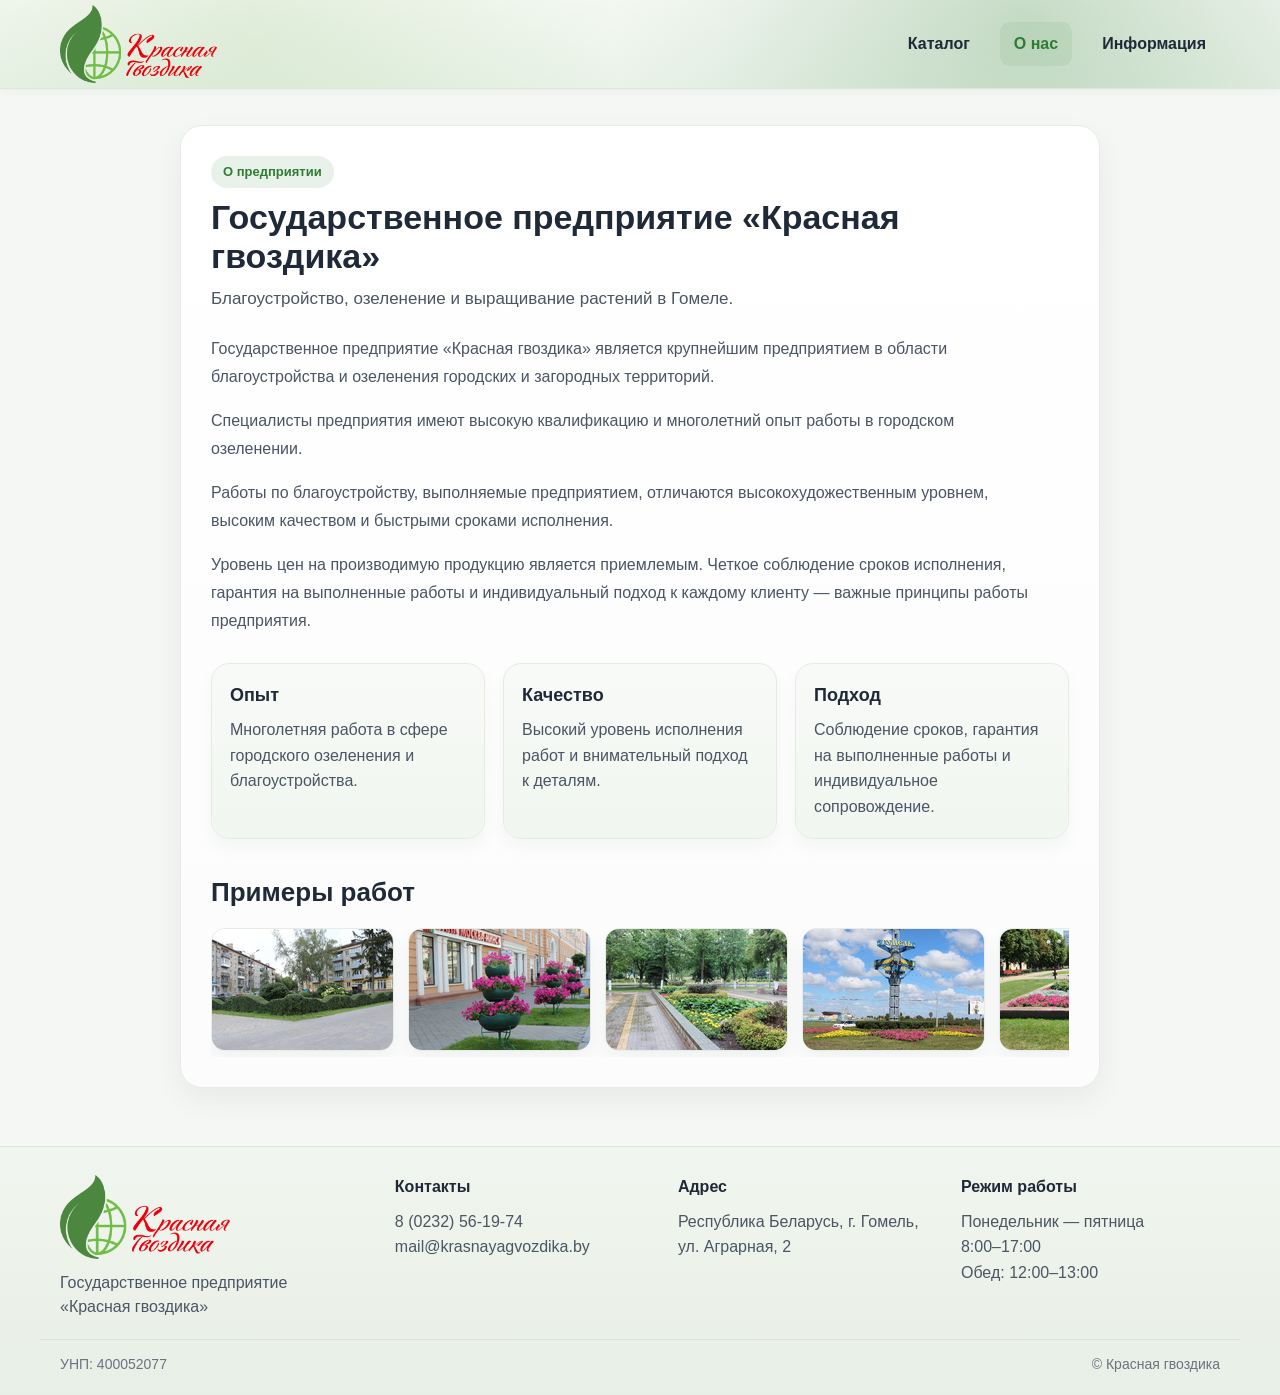
==== commit 3b251873: "поправил абоут" ====
--- a/about.html
+++ b/about.html
@@ -89,7 +89,6 @@
         <div class="works-section">
           <div class="section-head">
             <h2>Примеры работ</h2>
-            <p>Несколько фотографий работ предприятия.</p>
           </div>
 
           <div class="works-row">
--- a/style.css
+++ b/style.css
@@ -422,6 +422,109 @@
   color: #2f7d32;
 }
 
+/* ABOUT PAGE */
+.about-page {
+  overflow: hidden;
+}
+
+.about-text {
+  max-width: 820px;
+  margin-bottom: 28px;
+}
+
+.about-text p {
+  font-size: 16px;
+  line-height: 1.75;
+  color: #4b5563;
+  margin-bottom: 16px;
+}
+
+.about-features {
+  display: grid;
+  grid-template-columns: repeat(3, minmax(0, 1fr));
+  gap: 18px;
+  margin: 28px 0 34px;
+}
+
+.feature-card {
+  background: linear-gradient(180deg, #f7faf6 0%, #f2f6f1 100%);
+  border: 1px solid #e6ece4;
+  border-radius: 18px;
+  padding: 18px;
+  box-shadow: 0 8px 18px rgba(31, 41, 55, 0.04);
+  transition: transform 0.22s ease, box-shadow 0.22s ease, border-color 0.22s ease;
+}
+
+.feature-card:hover {
+  transform: translateY(-3px);
+  box-shadow: 0 12px 22px rgba(31, 41, 55, 0.07);
+  border-color: rgba(47, 125, 50, 0.18);
+}
+
+.feature-card h2 {
+  font-size: 18px;
+  margin-bottom: 8px;
+  color: #1f2937;
+}
+
+.feature-card p {
+  color: #4b5563;
+  line-height: 1.6;
+}
+
+.works-section {
+  margin-top: 10px;
+}
+
+.section-head {
+  margin-bottom: 16px;
+}
+
+.section-head h2 {
+  font-size: 26px;
+  margin-bottom: 6px;
+}
+
+.section-head p {
+  color: #6b7280;
+}
+
+.works-row {
+  display: flex;
+  flex-wrap: nowrap;
+  gap: 14px;
+  overflow-x: auto;
+  overflow-y: hidden;
+  padding-bottom: 6px;
+  scrollbar-width: thin;
+  align-items: flex-start;
+}
+
+.work-thumb {
+  flex: 0 0 auto;
+  width: 183px;
+  min-width: 183px;
+  background: #f6f8f5;
+  border: 1px solid #e7ece6;
+  border-radius: 14px;
+  overflow: hidden;
+  box-shadow: 0 8px 18px rgba(31, 41, 55, 0.05);
+  transition: transform 0.22s ease, box-shadow 0.22s ease;
+  margin: 0;
+}
+
+.work-thumb:hover {
+  transform: translateY(-3px);
+  box-shadow: 0 12px 22px rgba(31, 41, 55, 0.08);
+}
+
+.work-thumb img {
+  width: 183px;
+  height: 121px;
+  object-fit: cover;
+  display: block;
+}
+
 /* FOOTER */
 .site-footer {
   background: linear-gradient(180deg, #f1f5ef 0%, #e8efe6 100%);
@@ -516,6 +619,10 @@
   .info-grid {
     grid-template-columns: 1fr;
   }
+
+  .about-features {
+    grid-template-columns: 1fr;
+  }
 }
 
 @media (max-width: 640px) {
@@ -603,6 +710,15 @@
     font-size: 20px;
   }
 
+  .about-text p {
+    font-size: 15px;
+    line-height: 1.7;
+  }
+
+  .section-head h2 {
+    font-size: 22px;
+  }
+
   .footer-grid {
     grid-template-columns: 1fr;
     gap: 18px;
@@ -617,111 +733,4 @@
   .footer-logo {
     width: 150px;
   }
-
-  /* ABOUT PAGE */
-.about-page {
-  overflow: hidden;
-}
-
-.about-text {
-  max-width: 820px;
-  margin-bottom: 28px;
-}
-
-.about-text p {
-  font-size: 16px;
-  line-height: 1.75;
-  color: #4b5563;
-  margin-bottom: 16px;
-}
-
-.about-features {
-  display: grid;
-  grid-template-columns: repeat(3, minmax(0, 1fr));
-  gap: 18px;
-  margin: 28px 0 34px;
-}
-
-.feature-card {
-  background: linear-gradient(180deg, #f7faf6 0%, #f2f6f1 100%);
-  border: 1px solid #e6ece4;
-  border-radius: 18px;
-  padding: 18px;
-  box-shadow: 0 8px 18px rgba(31, 41, 55, 0.04);
-}
-
-.feature-card h2 {
-  font-size: 18px;
-  margin-bottom: 8px;
-}
-
-.feature-card p {
-  color: #4b5563;
-  line-height: 1.6;
-}
-
-.works-section {
-  margin-top: 10px;
-}
-
-.section-head {
-  margin-bottom: 16px;
-}
-
-.section-head h2 {
-  font-size: 26px;
-  margin-bottom: 6px;
-}
-
-.section-head p {
-  color: #6b7280;
-}
-
-.works-row {
-  display: flex;
-  gap: 14px;
-  overflow-x: auto;
-  padding-bottom: 6px;
-  scrollbar-width: thin;
-}
-
-.work-thumb {
-  flex: 0 0 auto;
-  width: 183px;
-  background: #f6f8f5;
-  border: 1px solid #e7ece6;
-  border-radius: 14px;
-  overflow: hidden;
-  box-shadow: 0 8px 18px rgba(31, 41, 55, 0.05);
-  transition: transform 0.22s ease, box-shadow 0.22s ease;
-}
-
-.work-thumb:hover {
-  transform: translateY(-3px);
-  box-shadow: 0 12px 22px rgba(31, 41, 55, 0.08);
-}
-
-.work-thumb img {
-  width: 183px;
-  height: 121px;
-  object-fit: cover;
-  display: block;
-}
-
-@media (max-width: 768px) {
-  .about-features {
-    grid-template-columns: 1fr;
-  }
-}
-
-@media (max-width: 640px) {
-  .about-text p {
-    font-size: 15px;
-    line-height: 1.7;
-  }
-
-  .section-head h2 {
-    font-size: 22px;
-  }
-}
 }
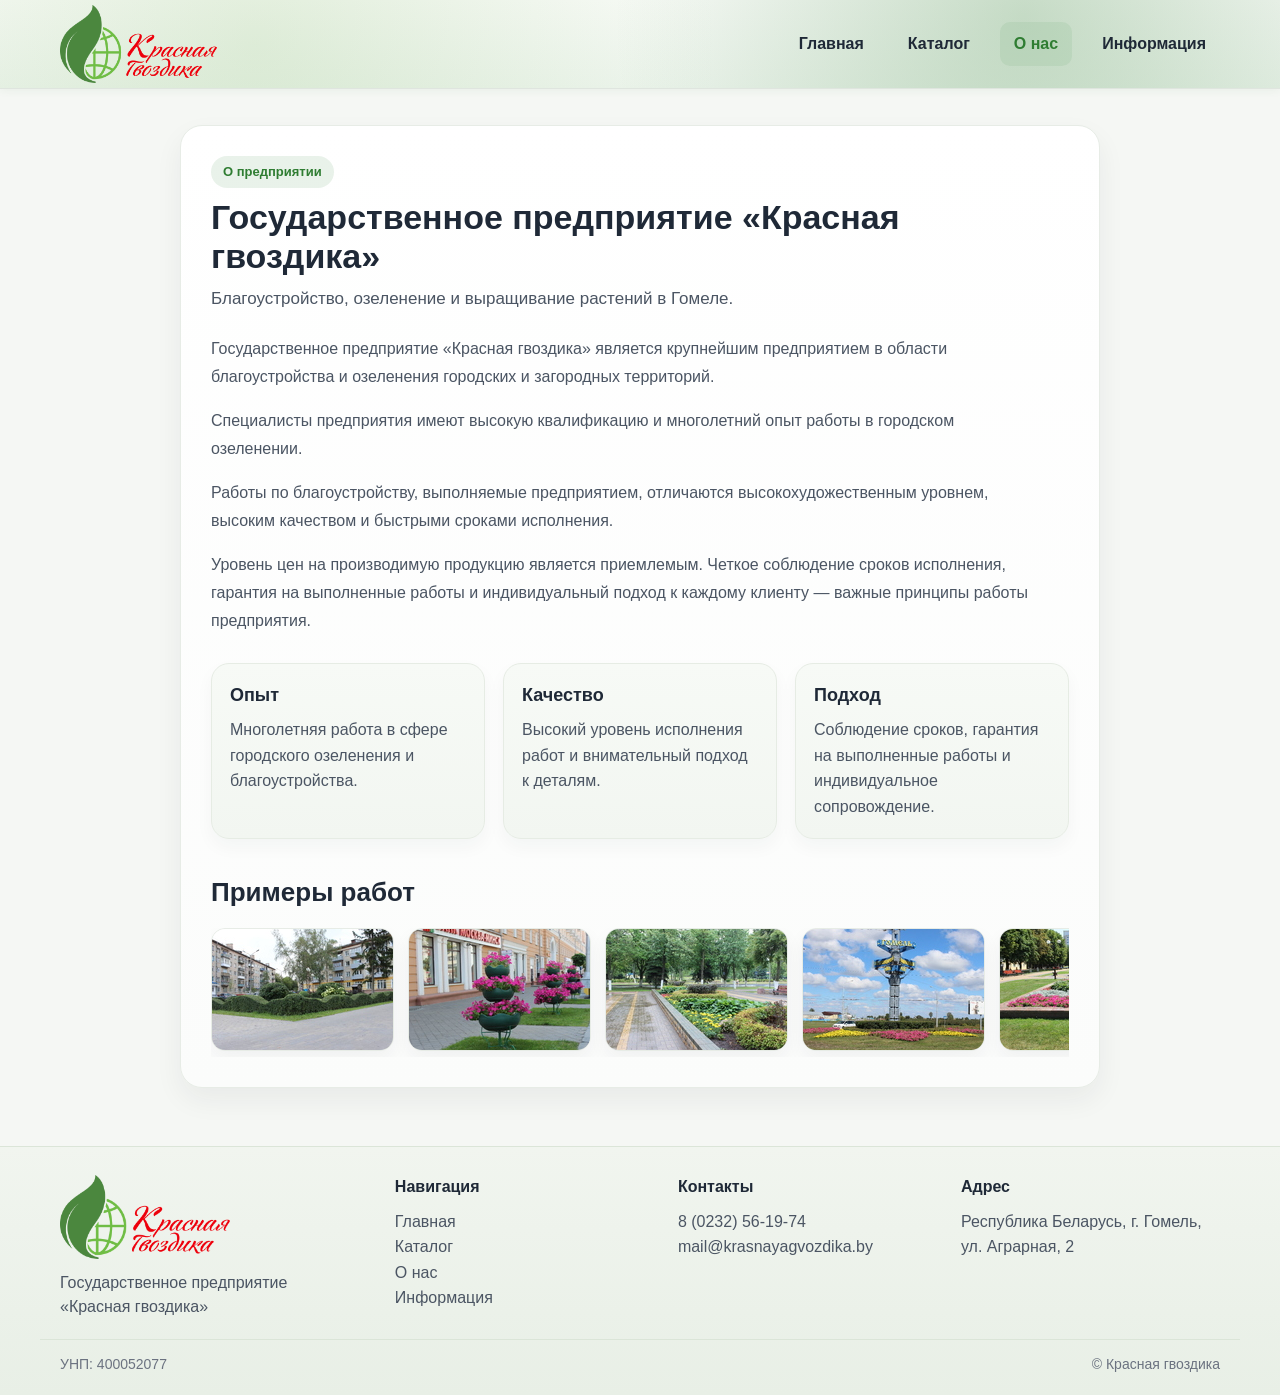
==== commit 0da2906c: "Случайные фото на главной из Google Sheets" ====
--- a/about.html
+++ b/about.html
@@ -4,6 +4,7 @@
   <meta charset="UTF-8">
   <meta name="viewport" content="width=device-width, initial-scale=1.0">
   <title>О нас — Красная гвоздика</title>
+  <meta name="description" content="Информация о предприятии «Красная гвоздика» в Гомеле.">
   <link rel="stylesheet" href="style.css">
 </head>
 <body>
@@ -28,7 +29,8 @@
       </button>
 
       <nav id="main-nav" class="main-nav">
-        <a href="index.html" class="nav-link">Каталог</a>
+        <a href="index.html" class="nav-link">Главная</a>
+        <a href="catalog.html" class="nav-link">Каталог</a>
         <a href="about.html" class="nav-link active">О нас</a>
         <a href="info.html" class="nav-link">Информация</a>
       </nav>
@@ -129,6 +131,14 @@
       </div>
 
       <div class="footer-col">
+        <h3>Навигация</h3>
+        <p><a href="index.html">Главная</a></p>
+        <p><a href="catalog.html">Каталог</a></p>
+        <p><a href="about.html">О нас</a></p>
+        <p><a href="info.html">Информация</a></p>
+      </div>
+
+      <div class="footer-col">
         <h3>Контакты</h3>
         <p><a href="tel:+375232561974">8 (0232) 56-19-74</a></p>
         <p><a href="mailto:mail@krasnayagvozdika.by">mail@krasnayagvozdika.by</a></p>
@@ -137,13 +147,6 @@
       <div class="footer-col">
         <h3>Адрес</h3>
         <p>Республика Беларусь, г. Гомель, ул. Аграрная, 2</p>
-      </div>
-
-      <div class="footer-col">
-        <h3>Режим работы</h3>
-        <p>Понедельник — пятница</p>
-        <p>8:00–17:00</p>
-        <p>Обед: 12:00–13:00</p>
       </div>
     </div>
 
--- a/style.css
+++ b/style.css
@@ -117,6 +117,49 @@
   border-radius: 2px;
 }
 
+/* BUTTONS */
+.btn {
+  display: inline-flex;
+  align-items: center;
+  justify-content: center;
+  min-height: 48px;
+  padding: 12px 22px;
+  border-radius: 12px;
+  font-weight: 700;
+  transition: transform 0.22s ease, box-shadow 0.22s ease, background 0.22s ease, color 0.22s ease;
+}
+
+.btn:hover {
+  transform: translateY(-2px);
+}
+
+.btn-primary {
+  background: #2f7d32;
+  color: #ffffff;
+  box-shadow: 0 10px 20px rgba(47, 125, 50, 0.18);
+}
+
+.btn-primary:hover {
+  background: #256428;
+}
+
+.btn-secondary {
+  background: #ffffff;
+  color: #1f2937;
+  border: 1px solid #d1d5db;
+  box-shadow: 0 8px 18px rgba(31, 41, 55, 0.08);
+}
+
+.btn-secondary:hover {
+  background: #f9fafb;
+}
+
+.btn-large {
+  min-height: 54px;
+  padding: 14px 28px;
+  font-size: 16px;
+}
+
 /* HERO */
 .hero {
   background:
@@ -139,6 +182,138 @@
 .hero p {
   color: #6b7280;
   font-size: 15px;
+}
+
+/* HOME HERO */
+.home-hero {
+  padding: 42px 0 32px;
+  background:
+    radial-gradient(circle at 10% 20%, rgba(47, 125, 50, 0.12), transparent 28%),
+    radial-gradient(circle at 90% 10%, rgba(120, 180, 90, 0.10), transparent 24%),
+    linear-gradient(180deg, #f8faf8 0%, #eef5ee 100%);
+  border-bottom: 1px solid #e5e7eb;
+}
+
+.home-hero-grid {
+  display: grid;
+  grid-template-columns: 1.05fr 0.95fr;
+  gap: 30px;
+  align-items: center;
+}
+
+.home-hero-content h1 {
+  font-size: 44px;
+  line-height: 1.12;
+  margin-bottom: 16px;
+}
+
+.home-hero-content p {
+  font-size: 17px;
+  color: #4b5563;
+  max-width: 560px;
+}
+
+.hero-actions {
+  display: flex;
+  flex-wrap: wrap;
+  gap: 14px;
+  margin-top: 24px;
+}
+
+.home-hero-gallery {
+  display: grid;
+  grid-template-columns: 1.2fr 1fr;
+  gap: 14px;
+}
+
+.gallery-card {
+  background: #ffffff;
+  border-radius: 22px;
+  overflow: hidden;
+  border: 1px solid #e7ece6;
+  box-shadow: 0 14px 32px rgba(31, 41, 55, 0.08);
+}
+
+.gallery-card img {
+  width: 100%;
+  height: 100%;
+  object-fit: cover;
+}
+
+.gallery-card-large {
+  grid-row: span 2;
+  min-height: 440px;
+}
+
+.home-hero-gallery .gallery-card:not(.gallery-card-large) {
+  min-height: 213px;
+}
+
+/* HOME SECTIONS */
+.home-section {
+  padding: 52px 0;
+}
+
+.section-head {
+  margin-bottom: 16px;
+}
+
+.section-head h2 {
+  font-size: 26px;
+  margin-bottom: 6px;
+}
+
+.section-head p {
+  color: #6b7280;
+}
+
+.section-head-center {
+  text-align: center;
+  max-width: 760px;
+  margin: 0 auto 24px;
+}
+
+.home-features {
+  display: grid;
+  grid-template-columns: repeat(3, minmax(0, 1fr));
+  gap: 18px;
+}
+
+.catalog-cta-section {
+  padding: 10px 0 52px;
+}
+
+.catalog-cta {
+  display: grid;
+  grid-template-columns: 1.2fr 0.8fr;
+  gap: 24px;
+  align-items: center;
+  background: linear-gradient(180deg, #ffffff 0%, #fbfcfb 100%);
+  border: 1px solid #e7ece6;
+  border-radius: 24px;
+  padding: 28px;
+  box-shadow: 0 12px 28px rgba(31, 41, 55, 0.06);
+}
+
+.catalog-cta h2 {
+  font-size: 30px;
+  margin-bottom: 10px;
+}
+
+.catalog-cta p {
+  color: #4b5563;
+  font-size: 16px;
+  max-width: 700px;
+}
+
+.catalog-cta-action {
+  display: flex;
+  justify-content: center;
+  align-items: center;
+}
+
+.home-contact-section {
+  padding-top: 0;
 }
 
 /* FILTERS */
@@ -461,7 +636,8 @@
   border-color: rgba(47, 125, 50, 0.18);
 }
 
-.feature-card h2 {
+.feature-card h2,
+.feature-card h3 {
   font-size: 18px;
   margin-bottom: 8px;
   color: #1f2937;
@@ -474,19 +650,6 @@
 
 .works-section {
   margin-top: 10px;
-}
-
-.section-head {
-  margin-bottom: 16px;
-}
-
-.section-head h2 {
-  font-size: 26px;
-  margin-bottom: 6px;
-}
-
-.section-head p {
-  color: #6b7280;
 }
 
 .works-row {
@@ -584,8 +747,22 @@
 
 /* MOBILE */
 @media (max-width: 900px) {
+  .home-hero-grid,
+  .catalog-cta,
   .footer-grid {
     grid-template-columns: 1fr 1fr;
+  }
+
+  .home-hero-grid {
+    grid-template-columns: 1fr;
+  }
+
+  .catalog-cta {
+    grid-template-columns: 1fr;
+  }
+
+  .catalog-cta-action {
+    justify-content: flex-start;
   }
 }
 
@@ -616,12 +793,24 @@
     padding: 14px 20px;
   }
 
-  .info-grid {
-    grid-template-columns: 1fr;
-  }
-
+  .home-features,
+  .info-grid,
   .about-features {
     grid-template-columns: 1fr;
+  }
+
+  .home-hero-content h1 {
+    font-size: 36px;
+  }
+
+  .home-hero-gallery {
+    grid-template-columns: 1fr 1fr;
+  }
+
+  .gallery-card-large {
+    grid-column: 1 / -1;
+    grid-row: auto;
+    min-height: 280px;
   }
 }
 
@@ -648,6 +837,49 @@
 
   .hero p {
     font-size: 14px;
+  }
+
+  .home-hero {
+    padding: 26px 0 20px;
+  }
+
+  .home-hero-content h1 {
+    font-size: 30px;
+  }
+
+  .home-hero-content p {
+    font-size: 15px;
+  }
+
+  .hero-actions {
+    flex-direction: column;
+    align-items: stretch;
+  }
+
+  .home-hero-gallery {
+    grid-template-columns: 1fr;
+  }
+
+  .gallery-card-large,
+  .home-hero-gallery .gallery-card:not(.gallery-card-large) {
+    min-height: 220px;
+  }
+
+  .home-section {
+    padding: 34px 0;
+  }
+
+  .catalog-cta-section {
+    padding: 0 0 34px;
+  }
+
+  .catalog-cta {
+    padding: 18px;
+    border-radius: 18px;
+  }
+
+  .catalog-cta h2 {
+    font-size: 24px;
   }
 
   .filters {
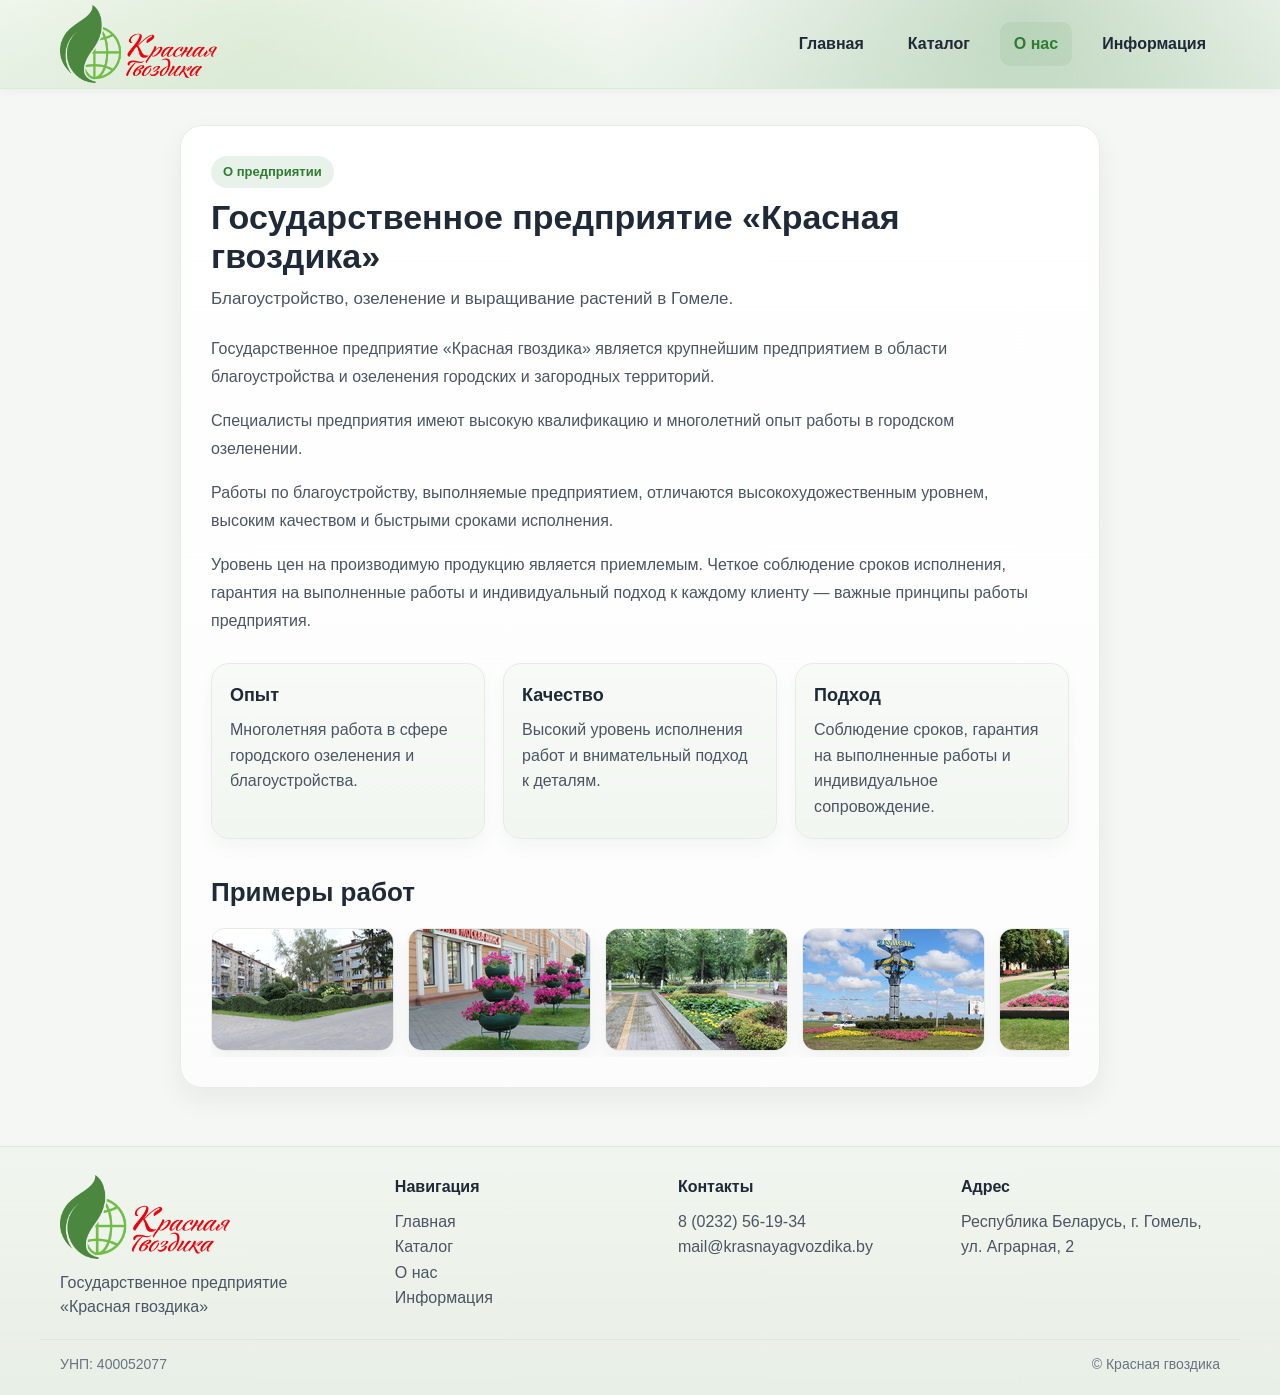
==== commit 1aa55939: "Add catalog search and update store contacts" ====
--- a/about.html
+++ b/about.html
@@ -140,7 +140,7 @@
 
       <div class="footer-col">
         <h3>Контакты</h3>
-        <p><a href="tel:+375232561974">8 (0232) 56-19-74</a></p>
+        <p><a href="tel:+375232561934">8 (0232) 56-19-34</a></p>
         <p><a href="mailto:mail@krasnayagvozdika.by">mail@krasnayagvozdika.by</a></p>
       </div>
 
@@ -158,4 +158,4 @@
 
   <script src="script.js"></script>
 </body>
-</html>+</html>
--- a/style.css
+++ b/style.css
@@ -89,11 +89,22 @@
   transform: translateY(-1px);
 }
 
-.nav-link.active,
-.nav-link:hover {
-  color: #2f7d32;
-  background: rgba(47, 125, 50, 0.08);
-}
+.nav-link.active,
+.nav-link:hover {
+  color: #2f7d32;
+  background: rgba(47, 125, 50, 0.08);
+}
+
+.nav-link:focus-visible,
+.menu-toggle:focus-visible,
+.btn:focus-visible,
+.catalog-search-input:focus-visible,
+.filters button:focus-visible,
+.modal-close:focus-visible,
+.card:focus-visible {
+  outline: 3px solid rgba(47, 125, 50, 0.35);
+  outline-offset: 3px;
+}
 
 /* BURGER */
 .menu-toggle {
@@ -236,17 +247,17 @@
 
 .gallery-card img {
   width: 100%;
-  height: 100%;
+  height: 220px;
   object-fit: cover;
+  display: block;
+}
+
+.gallery-card-large img {
+  height: 454px;
 }
 
 .gallery-card-large {
   grid-row: span 2;
-  min-height: 440px;
-}
-
-.home-hero-gallery .gallery-card:not(.gallery-card-large) {
-  min-height: 213px;
 }
 
 /* HOME SECTIONS */
@@ -271,12 +282,6 @@
   text-align: center;
   max-width: 760px;
   margin: 0 auto 24px;
-}
-
-.home-features {
-  display: grid;
-  grid-template-columns: repeat(3, minmax(0, 1fr));
-  gap: 18px;
 }
 
 .catalog-cta-section {
@@ -312,15 +317,61 @@
   align-items: center;
 }
 
-.home-contact-section {
-  padding-top: 0;
-}
-
-/* FILTERS */
-.filters {
-  display: flex;
-  gap: 10px;
-  padding: 18px 20px 0;
+.home-contact-section {
+  padding-top: 0;
+}
+
+/* CATALOG SEARCH */
+.catalog-search-wrap {
+  padding-top: 24px;
+}
+
+.catalog-search-card {
+  background: linear-gradient(180deg, #ffffff 0%, #fbfcfb 100%);
+  border: 1px solid #e7ece6;
+  border-radius: 22px;
+  padding: 20px 22px;
+  box-shadow: 0 12px 28px rgba(31, 41, 55, 0.06);
+}
+
+.catalog-search-label {
+  display: inline-block;
+  margin-bottom: 10px;
+  font-size: 14px;
+  font-weight: 700;
+  color: #1f2937;
+}
+
+.catalog-search-input {
+  width: 100%;
+  min-height: 54px;
+  padding: 14px 18px;
+  border-radius: 16px;
+  border: 1px solid #d6ddd4;
+  background: #f9fbf8;
+  color: #1f2937;
+  font: inherit;
+  transition: border-color 0.22s ease, box-shadow 0.22s ease, background 0.22s ease;
+}
+
+.catalog-search-input:focus {
+  border-color: rgba(47, 125, 50, 0.45);
+  box-shadow: 0 0 0 4px rgba(47, 125, 50, 0.10);
+  background: #ffffff;
+  outline: none;
+}
+
+.catalog-search-hint {
+  margin-top: 10px;
+  color: #6b7280;
+  font-size: 14px;
+}
+
+/* FILTERS */
+.filters {
+  display: flex;
+  gap: 10px;
+  padding: 18px 20px 0;
   flex-wrap: wrap;
   justify-content: center;
 }
@@ -366,11 +417,15 @@
   transition: transform 0.28s ease, box-shadow 0.28s ease, border-color 0.28s ease;
 }
 
-.card:hover {
-  transform: translateY(-7px);
-  box-shadow: 0 16px 30px rgba(0, 0, 0, 0.12);
-  border-color: rgba(47, 125, 50, 0.14);
-}
+.card:hover {
+  transform: translateY(-7px);
+  box-shadow: 0 16px 30px rgba(0, 0, 0, 0.12);
+  border-color: rgba(47, 125, 50, 0.14);
+}
+
+.card:focus-visible {
+  border-color: rgba(47, 125, 50, 0.32);
+}
 
 .card img {
   width: 100%;
@@ -410,12 +465,40 @@
   font-weight: 700;
 }
 
-.empty {
-  text-align: center;
-  color: #6b7280;
-  padding: 40px 20px;
-  grid-column: 1 / -1;
-}
+.empty {
+  text-align: center;
+  color: #6b7280;
+  padding: 40px 20px;
+  grid-column: 1 / -1;
+}
+
+.empty-search {
+  background: linear-gradient(180deg, #ffffff 0%, #fbfcfb 100%);
+  border: 1px solid #e7ece6;
+  border-radius: 22px;
+  box-shadow: 0 12px 28px rgba(31, 41, 55, 0.06);
+}
+
+.empty-search h3 {
+  color: #1f2937;
+  font-size: 24px;
+  margin-bottom: 10px;
+}
+
+.empty-search p {
+  max-width: 620px;
+  margin: 0 auto 10px;
+  line-height: 1.7;
+}
+
+.empty-search p:last-child {
+  margin-bottom: 0;
+}
+
+.empty-search a {
+  color: #2f7d32;
+  font-weight: 700;
+}
 
 /* MODAL */
 .modal {
@@ -433,17 +516,20 @@
   justify-content: center;
 }
 
-.modal-content {
-  background: #ffffff;
-  width: 100%;
-  max-width: 640px;
-  border-radius: 18px;
-  padding: 20px;
-  position: relative;
-  max-height: 90vh;
-  overflow-y: auto;
-  box-shadow: 0 18px 40px rgba(0, 0, 0, 0.18);
-}
+.modal-content {
+  background:
+    radial-gradient(circle at top right, rgba(47, 125, 50, 0.10), transparent 28%),
+    linear-gradient(180deg, #ffffff 0%, #fbfcfb 100%);
+  width: 100%;
+  max-width: 760px;
+  border-radius: 24px;
+  padding: 24px;
+  position: relative;
+  max-height: 90vh;
+  overflow-y: auto;
+  border: 1px solid #e7ece6;
+  box-shadow: 0 18px 40px rgba(0, 0, 0, 0.18);
+}
 
 .modal-close {
   position: absolute;
@@ -458,47 +544,114 @@
   transition: background 0.2s ease, transform 0.2s ease;
 }
 
-.modal-close:hover {
-  background: #e5e7eb;
-  transform: rotate(90deg);
-}
-
-.modal-image {
-  width: 100%;
-  max-height: 420px;
-  object-fit: cover;
-  border-radius: 14px;
-  margin-bottom: 18px;
-}
-
-.modal-title {
-  font-size: 28px;
-  margin-bottom: 10px;
-}
-
-.modal-meta {
-  color: #6b7280;
-  margin-bottom: 14px;
-  font-size: 14px;
-}
-
-.modal-price {
-  font-size: 22px;
-  font-weight: 700;
-  margin-bottom: 10px;
-}
-
-.modal-size {
-  font-size: 15px;
-  color: #374151;
-  margin-bottom: 10px;
-}
-
-.modal-description {
-  font-size: 15px;
-  line-height: 1.5;
-  color: #4b5563;
-}
+.modal-close:hover {
+  background: #e5e7eb;
+  transform: rotate(90deg);
+}
+
+.plant-modal-card {
+  display: grid;
+  grid-template-columns: minmax(0, 0.95fr) minmax(0, 1.05fr);
+  gap: 24px;
+  align-items: start;
+}
+
+.modal-image-shell {
+  border-radius: 20px;
+  overflow: hidden;
+  background: #ffffff;
+  box-shadow: 0 14px 30px rgba(31, 41, 55, 0.08);
+}
+
+.modal-image {
+  width: 100%;
+  height: auto;
+  display: block;
+}
+
+.modal-details {
+  display: flex;
+  flex-direction: column;
+  gap: 16px;
+}
+
+.modal-tags {
+  display: flex;
+  flex-wrap: wrap;
+  gap: 10px;
+}
+
+.modal-tag {
+  display: inline-flex;
+  align-items: center;
+  min-height: 34px;
+  padding: 6px 12px;
+  border-radius: 999px;
+  background: #2f7d32;
+  color: #ffffff;
+  font-size: 13px;
+  font-weight: 700;
+}
+
+.modal-tag-soft {
+  background: rgba(47, 125, 50, 0.10);
+  color: #2f7d32;
+}
+
+.modal-title {
+  font-size: 32px;
+  line-height: 1.1;
+}
+
+.modal-price {
+  font-size: 26px;
+  font-weight: 700;
+  color: #1c5f26;
+}
+
+.modal-info-grid {
+  display: grid;
+  grid-template-columns: repeat(2, minmax(0, 1fr));
+  gap: 12px;
+}
+
+.modal-info-item {
+  display: flex;
+  flex-direction: column;
+  gap: 4px;
+  padding: 14px;
+  border-radius: 16px;
+  background: rgba(246, 248, 245, 0.9);
+  border: 1px solid #e7ece6;
+}
+
+.modal-info-label {
+  font-size: 12px;
+  font-weight: 700;
+  letter-spacing: 0.04em;
+  text-transform: uppercase;
+  color: #6b7280;
+}
+
+.modal-info-value {
+  font-size: 15px;
+  color: #1f2937;
+}
+
+.modal-description-block {
+  padding-top: 4px;
+}
+
+.modal-description-block h3 {
+  font-size: 16px;
+  margin-bottom: 8px;
+}
+
+.modal-description {
+  font-size: 15px;
+  line-height: 1.7;
+  color: #4b5563;
+}
 
 /* INNER PAGES */
 .page {
@@ -793,7 +946,6 @@
     padding: 14px 20px;
   }
 
-  .home-features,
   .info-grid,
   .about-features {
     grid-template-columns: 1fr;
@@ -810,7 +962,10 @@
   .gallery-card-large {
     grid-column: 1 / -1;
     grid-row: auto;
-    min-height: 280px;
+  }
+
+  .gallery-card-large img {
+    height: 320px;
   }
 }
 
@@ -860,9 +1015,12 @@
     grid-template-columns: 1fr;
   }
 
-  .gallery-card-large,
-  .home-hero-gallery .gallery-card:not(.gallery-card-large) {
-    min-height: 220px;
+  .gallery-card img {
+    height: 220px;
+  }
+
+  .gallery-card-large img {
+    height: 220px;
   }
 
   .home-section {
@@ -882,17 +1040,26 @@
     font-size: 24px;
   }
 
-  .filters {
-    padding: 14px 12px 0;
-    justify-content: flex-start;
-    flex-wrap: nowrap;
-    overflow-x: auto;
-  }
-
-  .filters button {
-    white-space: nowrap;
-    flex: 0 0 auto;
-  }
+  .filters {
+    padding: 14px 12px 0;
+    justify-content: flex-start;
+    flex-wrap: nowrap;
+    overflow-x: auto;
+  }
+
+  .catalog-search-wrap {
+    padding-top: 18px;
+  }
+
+  .catalog-search-card {
+    padding: 16px;
+    border-radius: 18px;
+  }
+
+  .filters button {
+    white-space: nowrap;
+    flex: 0 0 auto;
+  }
 
   .catalog {
     grid-template-columns: 1fr;
@@ -908,20 +1075,33 @@
     padding: 12px;
   }
 
-  .modal-content {
-    padding: 16px;
-    border-radius: 14px;
-  }
-
-  .modal-title {
-    font-size: 22px;
-  }
-
-  .modal-image {
-    max-height: 320px;
-  }
-
-  .page {
+  .modal-content {
+    padding: 16px;
+    border-radius: 18px;
+  }
+
+  .plant-modal-card {
+    grid-template-columns: 1fr;
+    gap: 18px;
+  }
+
+  .modal-image-shell {
+    border-radius: 18px;
+  }
+
+  .modal-title {
+    font-size: 24px;
+  }
+
+  .modal-price {
+    font-size: 22px;
+  }
+
+  .modal-info-grid {
+    grid-template-columns: 1fr;
+  }
+
+  .page {
     padding: 22px 0 32px;
   }
 
@@ -965,4 +1145,4 @@
   .footer-logo {
     width: 150px;
   }
-}+}
